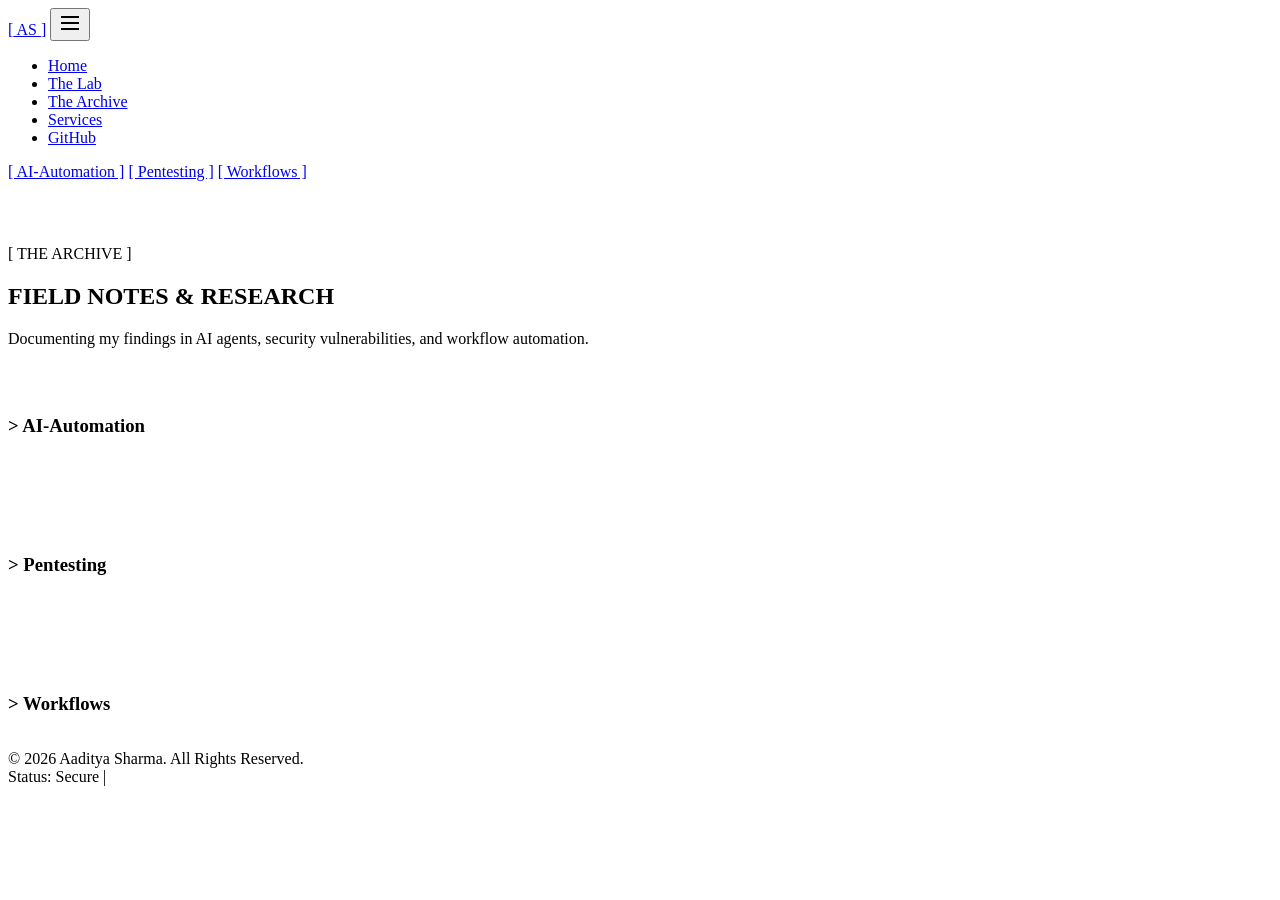
==== blog.html @ e87c7257 "Add files via upload" ====
<!DOCTYPE html>
<html lang="en">
<head>
  <meta charset="UTF-8">
  <meta name="viewport" content="width=device-width, initial-scale=1.0">
  <title>The Archive | Aaditya Sharma</title>
  <link rel="stylesheet" href="css/style.css">
</head>
<body>
  <!-- Main Nav -->
  <nav class="navbar">
    <a href="index.html" class="nav-brand"><span>[</span> AS <span>]</span></a>
    
    <button class="menu-toggle" aria-label="Toggle Navigation">
      <svg width="24" height="24" viewBox="0 0 24 24" fill="none" stroke="currentColor" stroke-width="2">
        <line x1="3" y1="12" x2="21" y2="12"></line>
        <line x1="3" y1="6" x2="21" y2="6"></line>
        <line x1="3" y1="18" x2="21" y2="18"></line>
      </svg>
    </button>

    <ul class="nav-links">
      <li><a href="index.html" class="nav-link">Home</a></li>
      <li><a href="lab.html" class="nav-link">The Lab</a></li>
      <li><a href="blog.html" class="nav-link active">The Archive</a></li>
      <li><a href="services.html" class="nav-link">Services</a></li>
      <li><a href="https://github.com" target="_blank" rel="noopener noreferrer" class="nav-link">GitHub</a></li>
    </ul>
  </nav>

  <!-- Sub Navigation for Blog -->
  <div class="sub-nav">
    <a href="#AI-Automation">[ AI-Automation ]</a>
    <a href="#Pentesting">[ Pentesting ]</a>
    <a href="#Workflows">[ Workflows ]</a>
  </div>

  <main>
    <section class="container" style="padding-top: 4rem;">
      <span class="hero-subtitle">[ THE ARCHIVE ]</span>
      <h2>FIELD NOTES & <span class="accent">RESEARCH</span></h2>
      <p style="max-width: 600px;">Documenting my findings in AI agents, security vulnerabilities, and workflow automation.</p>

      <!-- AI Automation Section -->
      <div id="AI-Automation" style="padding-top: 6rem; margin-top: -4rem;">
        <h3 class="mono" style="border-bottom: 1px solid var(--border-color); padding-bottom: 1rem; color: var(--accent-color);">> AI-Automation</h3>
        <div class="content-grid" id="grid-blogs-ai">
        </div>
      </div>

      <!-- Pentesting Section -->
      <div id="Pentesting" style="padding-top: 6rem; margin-top: -2rem;">
        <h3 class="mono" style="border-bottom: 1px solid var(--border-color); padding-bottom: 1rem; color: var(--accent-color);">> Pentesting</h3>
        <div class="content-grid" id="grid-blogs-pentesting">
        </div>
      </div>

      <!-- Workflows Section -->
      <div id="Workflows" style="padding-top: 6rem; margin-top: -2rem;">
        <h3 class="mono" style="border-bottom: 1px solid var(--border-color); padding-bottom: 1rem; color: var(--accent-color);">> Workflows</h3>
        <div class="content-grid" id="grid-blogs-workflows">
        </div>
      </div>
    </section>
  </main>

  <footer class="footer">
    <div>&copy; 2026 Aaditya Sharma. All Rights Reserved.</div>
    <div class="status-indicator">
      <div class="status-dot"></div>
      <span class="mono">Status: Secure | <span id="terminal-time"></span></span>
    </div>
  </footer>

  <script src="js/main.js"></script>
</body>
</html>
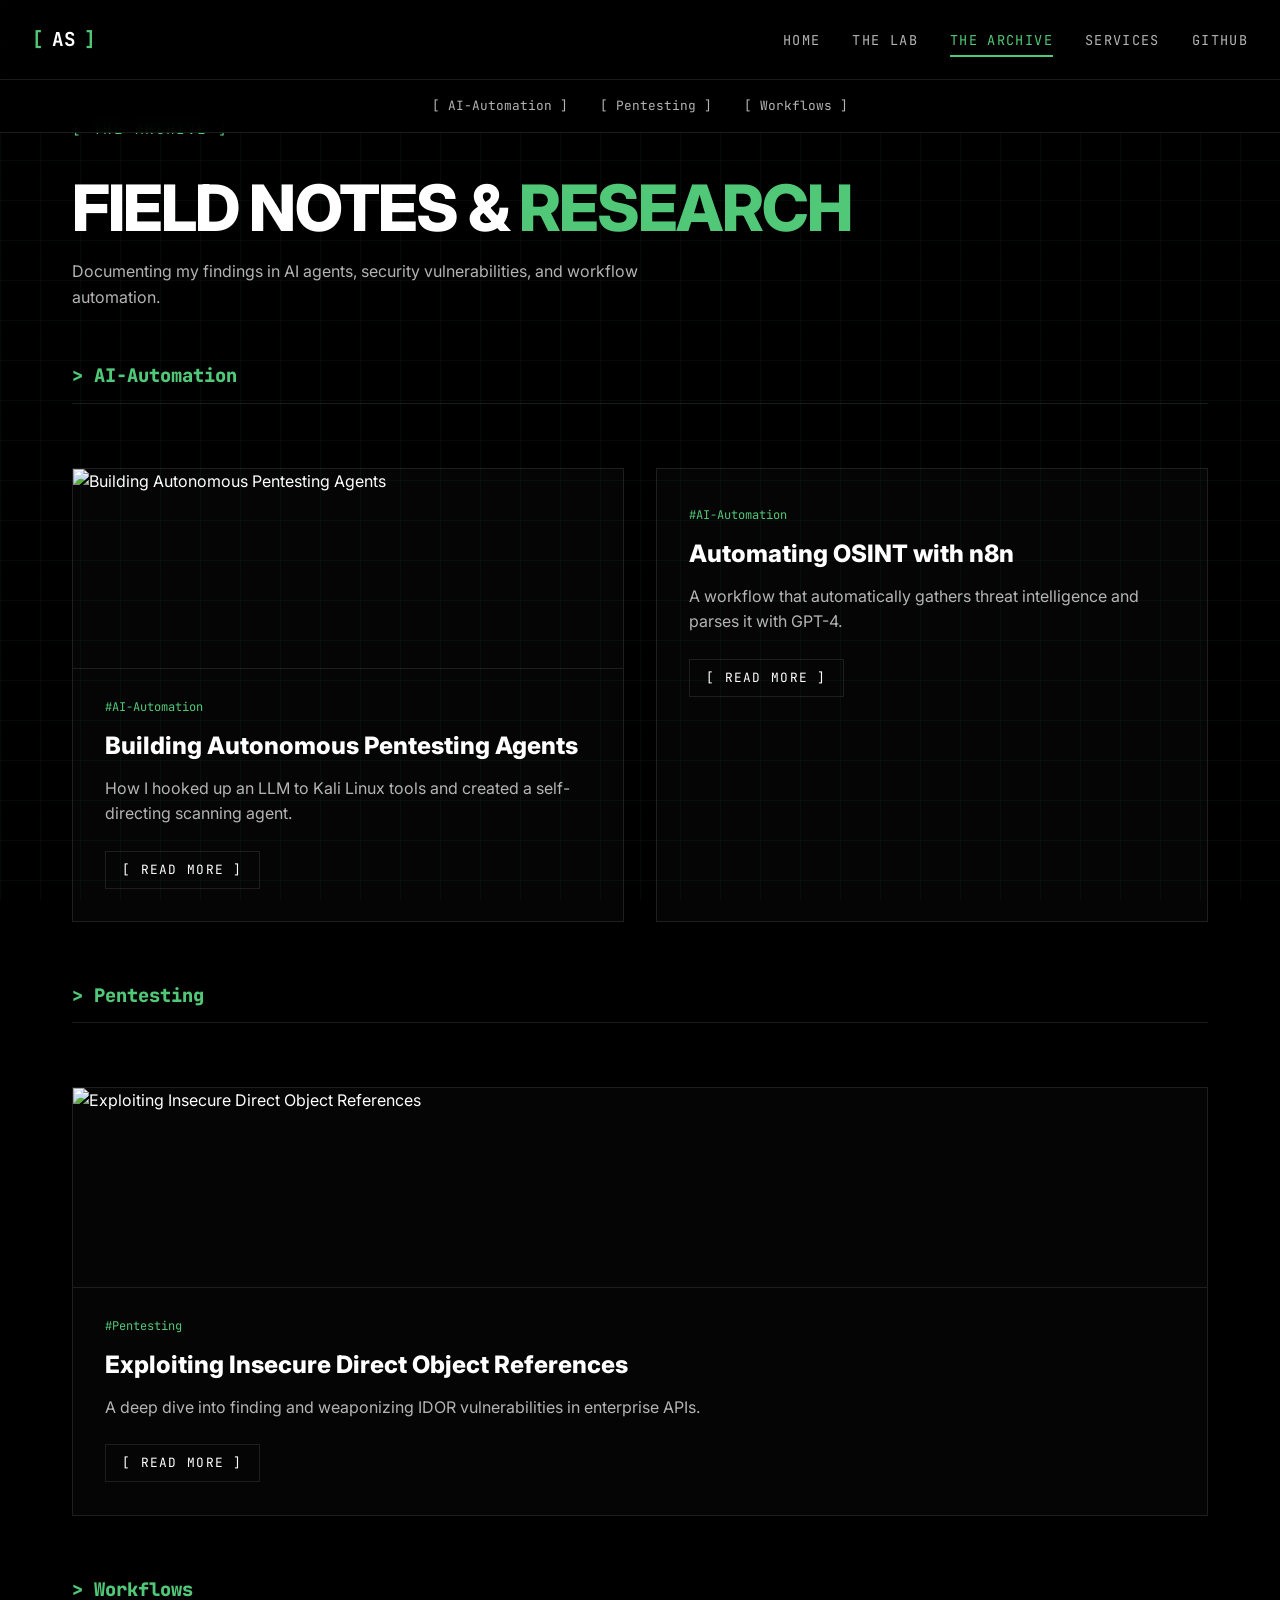
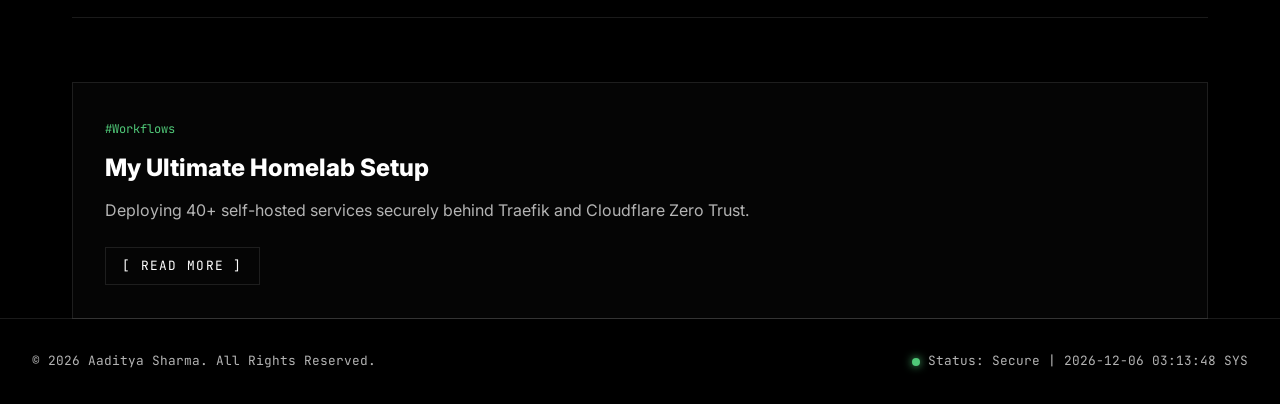
==== commit dda567d8: "Add favicon link to blog.html" ====
--- a/blog.html
+++ b/blog.html
@@ -4,6 +4,7 @@
   <meta charset="UTF-8">
   <meta name="viewport" content="width=device-width, initial-scale=1.0">
   <title>The Archive | Aaditya Sharma</title>
+  <link rel="icon" type="png" href="logo.png">
   <link rel="stylesheet" href="css/style.css">
 </head>
 <body>
--- a/css/style.css
+++ b/css/style.css
@@ -0,0 +1,427 @@
+@import url('https://fonts.googleapis.com/css2?family=Inter:wght@300;400;600;800&family=JetBrains+Mono:wght@400;700&display=swap');
+
+:root {
+  --bg-color: #000000;
+  --accent-color: #50C878;
+  --text-primary: #FFFFFF;
+  --text-secondary: rgba(255, 255, 255, 0.7);
+  --grid-color: rgba(80, 200, 120, 0.05); /* very subtle emerald */
+  --border-color: rgba(255, 255, 255, 0.1);
+  --font-sans: 'Inter', sans-serif;
+  --font-mono: 'JetBrains Mono', monospace;
+}
+
+/* CSS Reset */
+*, *::before, *::after {
+  box-sizing: border-box;
+  margin: 0;
+  padding: 0;
+}
+
+html {
+  scroll-behavior: smooth;
+}
+
+body {
+  background-color: var(--bg-color);
+  color: var(--text-primary);
+  font-family: var(--font-sans);
+  line-height: 1.6;
+  min-height: 100vh;
+  overflow-x: hidden;
+  position: relative;
+}
+
+/* Blueprint Grid Background */
+body::before {
+  content: '';
+  position: fixed;
+  top: 0; left: 0; right: 0; bottom: 0;
+  background-image: 
+    linear-gradient(var(--grid-color) 1px, transparent 1px),
+    linear-gradient(90deg, var(--grid-color) 1px, transparent 1px);
+  background-size: 40px 40px;
+  z-index: -1;
+  pointer-events: none;
+}
+
+/* Typography */
+h1, h2, h3, h4, h5, h6 {
+  font-weight: 800;
+  line-height: 1.1;
+  margin-bottom: 1rem;
+}
+
+h1 { font-size: clamp(3rem, 8vw, 6rem); letter-spacing: -0.05em; }
+h2 { font-size: clamp(2rem, 5vw, 4rem); letter-spacing: -0.03em; }
+
+p {
+  margin-bottom: 1.5rem;
+  color: var(--text-secondary);
+}
+
+a {
+  color: inherit;
+  text-decoration: none;
+}
+
+.mono {
+  font-family: var(--font-mono);
+}
+
+.accent {
+  color: var(--accent-color);
+}
+
+/* Layout Utilities */
+.container {
+  width: 100%;
+  max-width: 1200px;
+  margin: 0 auto;
+  padding: 0 2rem;
+}
+
+section {
+  padding: 8rem 0;
+  min-height: 100vh;
+  display: flex;
+  flex-direction: column;
+  justify-content: center;
+}
+
+/* Navigation - Glassmorphism & Glitch Underline */
+.navbar {
+  position: fixed;
+  top: 0; left: 0; right: 0;
+  height: 80px;
+  display: flex;
+  align-items: center;
+  justify-content: space-between;
+  padding: 0 2rem;
+  background: rgba(0, 0, 0, 0.7);
+  backdrop-filter: blur(12px);
+  -webkit-backdrop-filter: blur(12px);
+  border-bottom: 1px solid var(--border-color);
+  z-index: 1000;
+  will-change: transform;
+}
+
+.nav-brand {
+  font-family: var(--font-mono);
+  font-size: 1.2rem;
+  font-weight: 700;
+  color: var(--text-primary);
+  display: flex;
+  align-items: center;
+  gap: 0.5rem;
+}
+
+.nav-brand span {
+  color: var(--accent-color);
+}
+
+.nav-links {
+  display: flex;
+  gap: 2rem;
+  list-style: none;
+}
+
+.nav-link {
+  font-family: var(--font-mono);
+  font-size: 0.85rem;
+  text-transform: uppercase;
+  letter-spacing: 0.1em;
+  color: var(--text-secondary);
+  position: relative;
+  transition: color 0.3s ease;
+  padding: 0.5rem 0;
+}
+
+.nav-link:hover, .nav-link.active {
+  color: var(--accent-color);
+}
+
+/* Slide-Underline / Glitch Effect */
+.nav-link::after {
+  content: '';
+  position: absolute;
+  bottom: 0;
+  left: 0;
+  width: 100%;
+  height: 2px;
+  background-color: var(--accent-color);
+  transform: scaleX(0);
+  transform-origin: right;
+  transition: transform 0.4s cubic-bezier(0.86, 0, 0.07, 1);
+  will-change: transform;
+}
+
+.nav-link:hover::after, .nav-link.active::after {
+  transform: scaleX(1);
+  transform-origin: left;
+}
+
+/* Mobile Menu Toggle */
+.menu-toggle {
+  display: none;
+  background: none;
+  border: none;
+  color: var(--text-primary);
+  font-size: 1.5rem;
+  cursor: pointer;
+}
+
+/* Sub-Navigation for Blog & Lab */
+.sub-nav {
+  position: sticky;
+  top: 80px;
+  background: rgba(0, 0, 0, 0.9);
+  border-bottom: 1px solid var(--border-color);
+  padding: 1rem 0;
+  z-index: 990;
+  display: flex;
+  justify-content: center;
+  gap: 2rem;
+  backdrop-filter: blur(8px);
+}
+
+.sub-nav a {
+  font-family: var(--font-mono);
+  font-size: 0.8rem;
+  color: var(--text-secondary);
+  transition: color 0.2s ease;
+}
+
+.sub-nav a:hover {
+  color: var(--accent-color);
+}
+
+/* Buttons */
+.btn {
+  display: inline-block;
+  font-family: var(--font-mono);
+  font-size: 0.9rem;
+  letter-spacing: 0.1em;
+  padding: 1rem 2rem;
+  border: 1px solid var(--border-color);
+  background: transparent;
+  color: var(--text-primary);
+  transition: all 0.3s ease;
+  cursor: pointer;
+  text-transform: uppercase;
+  will-change: transform, background-color;
+}
+
+.btn:hover {
+  background: var(--accent-color);
+  border-color: var(--accent-color);
+  color: var(--bg-color);
+  transform: translateY(-2px);
+}
+
+.btn-primary {
+  border-color: var(--accent-color);
+  color: var(--accent-color);
+}
+
+/* Status Indicator Footer */
+.footer {
+  border-top: 1px solid var(--border-color);
+  padding: 2rem;
+  display: flex;
+  justify-content: space-between;
+  align-items: center;
+  font-family: var(--font-mono);
+  font-size: 0.8rem;
+  color: var(--text-secondary);
+  background: var(--bg-color);
+}
+
+.status-indicator {
+  display: flex;
+  align-items: center;
+  gap: 0.5rem;
+}
+
+.status-dot {
+  width: 8px;
+  height: 8px;
+  border-radius: 50%;
+  background-color: var(--accent-color);
+  box-shadow: 0 0 8px var(--accent-color);
+  animation: pulse 2s infinite;
+}
+
+@keyframes pulse {
+  0% { opacity: 1; transform: scale(1); }
+  50% { opacity: 0.4; transform: scale(0.8); }
+  100% { opacity: 1; transform: scale(1); }
+}
+
+/* Component specifics */
+.hero {
+  align-items: flex-start;
+  padding-top: 12rem;
+}
+
+.hero-subtitle {
+  font-family: var(--font-mono);
+  color: var(--accent-color);
+  letter-spacing: 0.1em;
+  font-size: 0.9rem;
+  margin-bottom: 2rem;
+  display: block;
+}
+
+.content-grid {
+  display: grid;
+  grid-template-columns: repeat(auto-fit, minmax(300px, 1fr));
+  gap: 2rem;
+  margin-top: 4rem;
+}
+
+.card {
+  border: 1px solid var(--border-color);
+  background: rgba(255, 255, 255, 0.02);
+  padding: 2rem;
+  transition: transform 0.3s ease, border-color 0.3s ease;
+  will-change: transform;
+}
+
+.card:hover {
+  transform: translateY(-5px);
+  border-color: var(--accent-color);
+}
+
+.card-tag {
+  font-family: var(--font-mono);
+  font-size: 0.75rem;
+  color: var(--accent-color);
+  margin-bottom: 1rem;
+  display: inline-block;
+}
+
+.card-title {
+  font-size: 1.5rem;
+  margin-bottom: 1rem;
+}
+
+/* Responsive */
+@media (max-width: 768px) {
+  .nav-links {
+    display: none; /* simple mobile hide for now, could expand to toggle */
+  }
+  .menu-toggle {
+    display: block;
+  }
+  .sub-nav {
+    flex-wrap: wrap;
+    padding: 1rem;
+  }
+  h1 { font-size: 2.5rem; }
+  h2 { font-size: 2rem; }
+  section { padding: 6rem 0; }
+  .footer {
+    flex-direction: column;
+    gap: 1rem;
+    text-align: center;
+  }
+}
+
+/* Navigation Dropdowns */
+.nav-item-dropdown {
+  position: relative;
+}
+
+.dropdown-menu {
+  position: absolute;
+  top: 100%;
+  left: 0;
+  background: rgba(0, 0, 0, 0.95);
+  border: 1px solid var(--border-color);
+  backdrop-filter: blur(8px);
+  min-width: 250px;
+  list-style: none;
+  padding: 1rem 0;
+  opacity: 0;
+  visibility: hidden;
+  transform: translateY(10px);
+  transition: all 0.3s cubic-bezier(0.86, 0, 0.07, 1);
+  z-index: 1000;
+  will-change: transform, opacity;
+}
+
+.nav-item-dropdown:hover .dropdown-menu {
+  opacity: 1;
+  visibility: visible;
+  transform: translateY(0);
+}
+
+.dropdown-menu li {
+  padding: 0;
+}
+
+.dropdown-menu a {
+  display: block;
+  padding: 0.5rem 1.5rem;
+  font-family: var(--font-mono);
+  font-size: 0.8rem;
+  color: var(--text-secondary);
+  transition: all 0.2s ease;
+  white-space: nowrap;
+  overflow: hidden;
+  text-overflow: ellipsis;
+}
+
+.dropdown-menu a:hover {
+  color: var(--accent-color);
+  background: rgba(80, 200, 120, 0.1);
+  padding-left: 2rem;
+}
+
+/* Card Image Styles */
+.card-img-container {
+  width: 100%;
+  height: 200px;
+  overflow: hidden;
+  margin-bottom: 1.5rem;
+  border-bottom: 1px solid var(--border-color);
+  margin-top: -2rem;
+  margin-left: -2rem;
+  margin-right: -2rem;
+  width: calc(100% + 4rem);
+}
+
+.card-img-container img {
+  width: 100%;
+  height: 100%;
+  object-fit: cover;
+  transition: transform 0.5s ease;
+}
+
+.card:hover .card-img-container img {
+  transform: scale(1.05);
+}
+
+/* Viewer Animations */
+.fade-in-up {
+  opacity: 0;
+  transform: translateY(20px);
+  animation: fadeInUp 0.8s cubic-bezier(0.16, 1, 0.3, 1) forwards;
+}
+
+.delay-1 { animation-delay: 0.1s; }
+.delay-2 { animation-delay: 0.2s; }
+.delay-3 { animation-delay: 0.3s; }
+.delay-4 { animation-delay: 0.4s; }
+
+@keyframes fadeInUp {
+  from {
+    opacity: 0;
+    transform: translateY(20px);
+  }
+  to {
+    opacity: 1;
+    transform: translateY(0);
+  }
+}
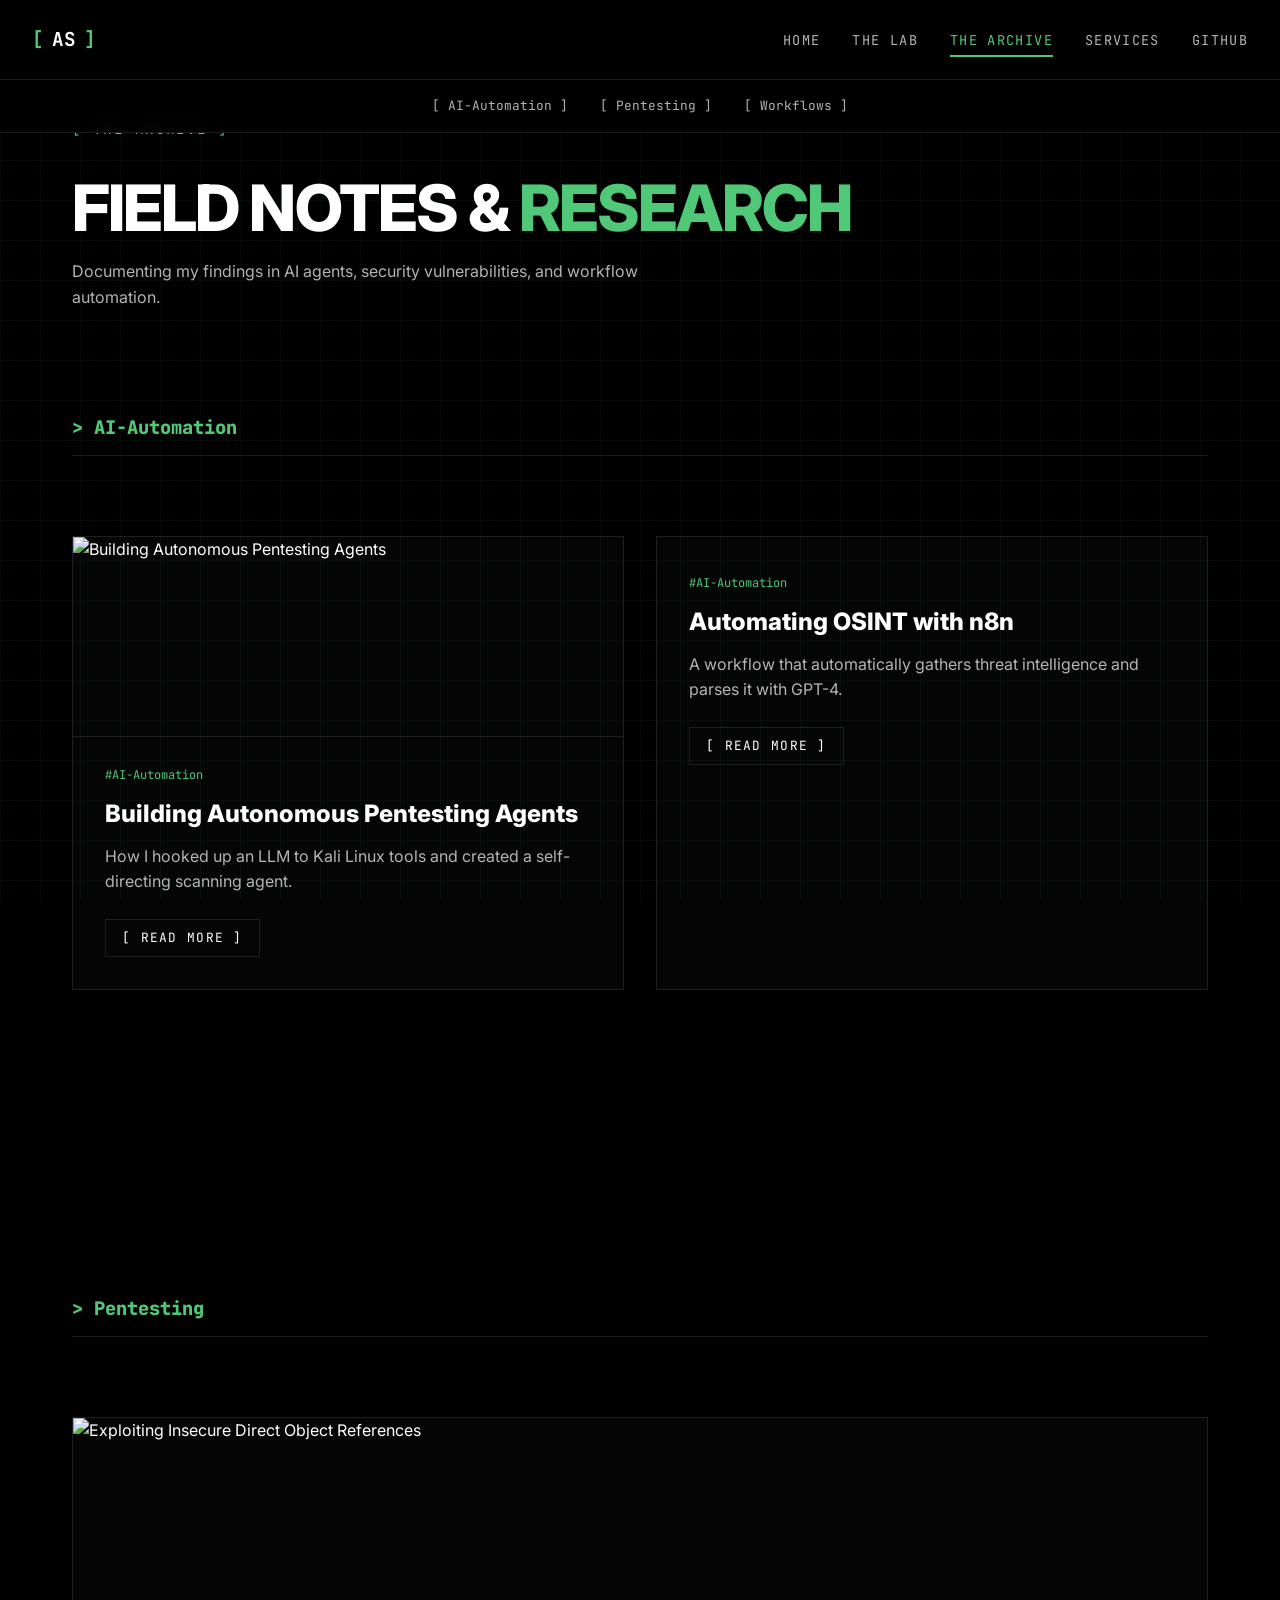
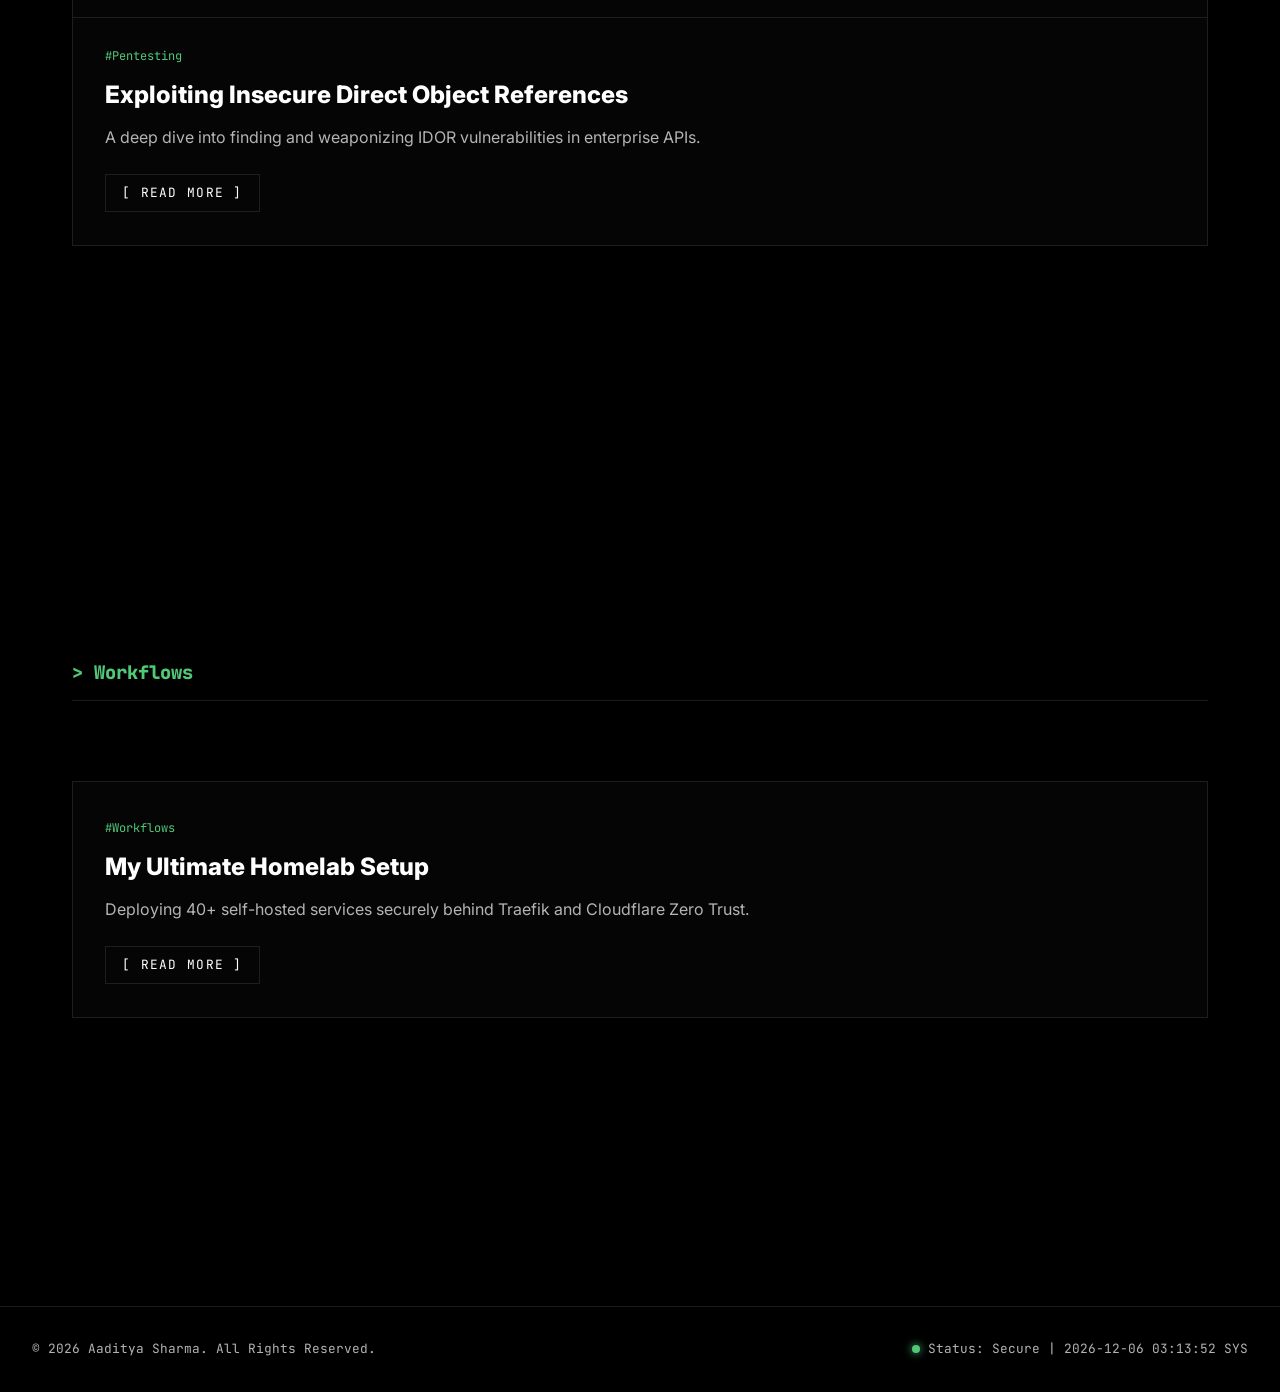
==== commit e70ac9f0: "update: final seo" ====
--- a/blog.html
+++ b/blog.html
@@ -3,8 +3,58 @@
 <head>
   <meta charset="UTF-8">
   <meta name="viewport" content="width=device-width, initial-scale=1.0">
-  <title>The Archive | Aaditya Sharma</title>
+  <title>The Archive | AddSSH Malware Analysis Blog & Cybersecurity Research</title>
   <link rel="icon" type="png" href="logo.png">
+  <!-- SEO Meta Tags -->
+  <meta name="description" content="AddSSH Malware Analysis Blog - Aaditya Security Research archive featuring cybersecurity lab solves, technical writeups, AI automation, and pentesting insights.">
+  <meta name="keywords" content="AddSSH, Cybersecurity Lab Solves, Aaditya Security Research, Malware Analysis Blog, Pentesting, AI Automation, Security Research">
+  <meta name="author" content="Aaditya Sharma">
+
+  <!-- Open Graph / Facebook -->
+  <meta property="og:type" content="website">
+  <meta property="og:url" content="https://addssh.in/blog.html">
+  <meta property="og:title" content="The Archive | AddSSH Malware Analysis Blog & Cybersecurity Research">
+  <meta property="og:description" content="Explore AddSSH Cybersecurity Lab Solves, Malware Analysis Blog, and technical security research by Aaditya Sharma.">
+  <meta property="og:image" content="https://addssh.in/images/logo.png">
+  <meta property="og:site_name" content="AddSSH">
+
+  <!-- Twitter Card -->
+  <meta name="twitter:card" content="summary_large_image">
+  <meta name="twitter:title" content="The Archive | AddSSH Malware Analysis Blog & Cybersecurity Research">
+  <meta name="twitter:description" content="AddSSH Malware Analysis Blog - Aaditya Security Research archive featuring cybersecurity lab solves and technical writeups.">
+  <meta name="twitter:image" content="https://addssh.in/images/logo.png">
+  <meta name="twitter:site" content="@addssh_in">
+
+  <!-- Canonical Tag -->
+  <link rel="canonical" href="https://addssh.in/blog.html">
+
+  <!-- JSON-LD Schema Markup for TechArticle -->
+  <script type="application/ld+json">
+  {
+    "@context": "https://schema.org",
+    "@type": "TechArticle",
+    "headline": "AddSSH Malware Analysis Blog & Cybersecurity Research Archive",
+    "description": "Collection of technical articles on cybersecurity lab solves, malware analysis, AI automation, and security research by Aaditya Sharma.",
+    "author": {
+      "@type": "Person",
+      "name": "Aaditya Sharma",
+      "url": "https://addssh.in"
+    },
+    "publisher": {
+      "@type": "Person",
+      "name": "Aaditya Sharma"
+    },
+    "datePublished": "2026-05-03",
+    "dateModified": "2026-05-03",
+    "mainEntityOfPage": {
+      "@type": "WebPage",
+      "@id": "https://addssh.in/blog.html"
+    },
+    "articleSection": "Cybersecurity Research",
+    "keywords": "AddSSH, Cybersecurity Lab Solves, Aaditya Security Research, Malware Analysis Blog"
+  }
+  </script>
+
   <link rel="stylesheet" href="css/style.css">
 </head>
 <body>
@@ -43,25 +93,25 @@
       <p style="max-width: 600px;">Documenting my findings in AI agents, security vulnerabilities, and workflow automation.</p>
 
       <!-- AI Automation Section -->
-      <div id="AI-Automation" style="padding-top: 6rem; margin-top: -4rem;">
+      <section id="AI-Automation" style="padding-top: 6rem; margin-top: -4rem;">
         <h3 class="mono" style="border-bottom: 1px solid var(--border-color); padding-bottom: 1rem; color: var(--accent-color);">> AI-Automation</h3>
         <div class="content-grid" id="grid-blogs-ai">
         </div>
-      </div>
+      </section>
 
       <!-- Pentesting Section -->
-      <div id="Pentesting" style="padding-top: 6rem; margin-top: -2rem;">
+      <section id="Pentesting" style="padding-top: 6rem; margin-top: -2rem;">
         <h3 class="mono" style="border-bottom: 1px solid var(--border-color); padding-bottom: 1rem; color: var(--accent-color);">> Pentesting</h3>
         <div class="content-grid" id="grid-blogs-pentesting">
         </div>
-      </div>
+      </section>
 
       <!-- Workflows Section -->
-      <div id="Workflows" style="padding-top: 6rem; margin-top: -2rem;">
+      <section id="Workflows" style="padding-top: 6rem; margin-top: -2rem;">
         <h3 class="mono" style="border-bottom: 1px solid var(--border-color); padding-bottom: 1rem; color: var(--accent-color);">> Workflows</h3>
         <div class="content-grid" id="grid-blogs-workflows">
         </div>
-      </div>
+      </section>
     </section>
   </main>
 
